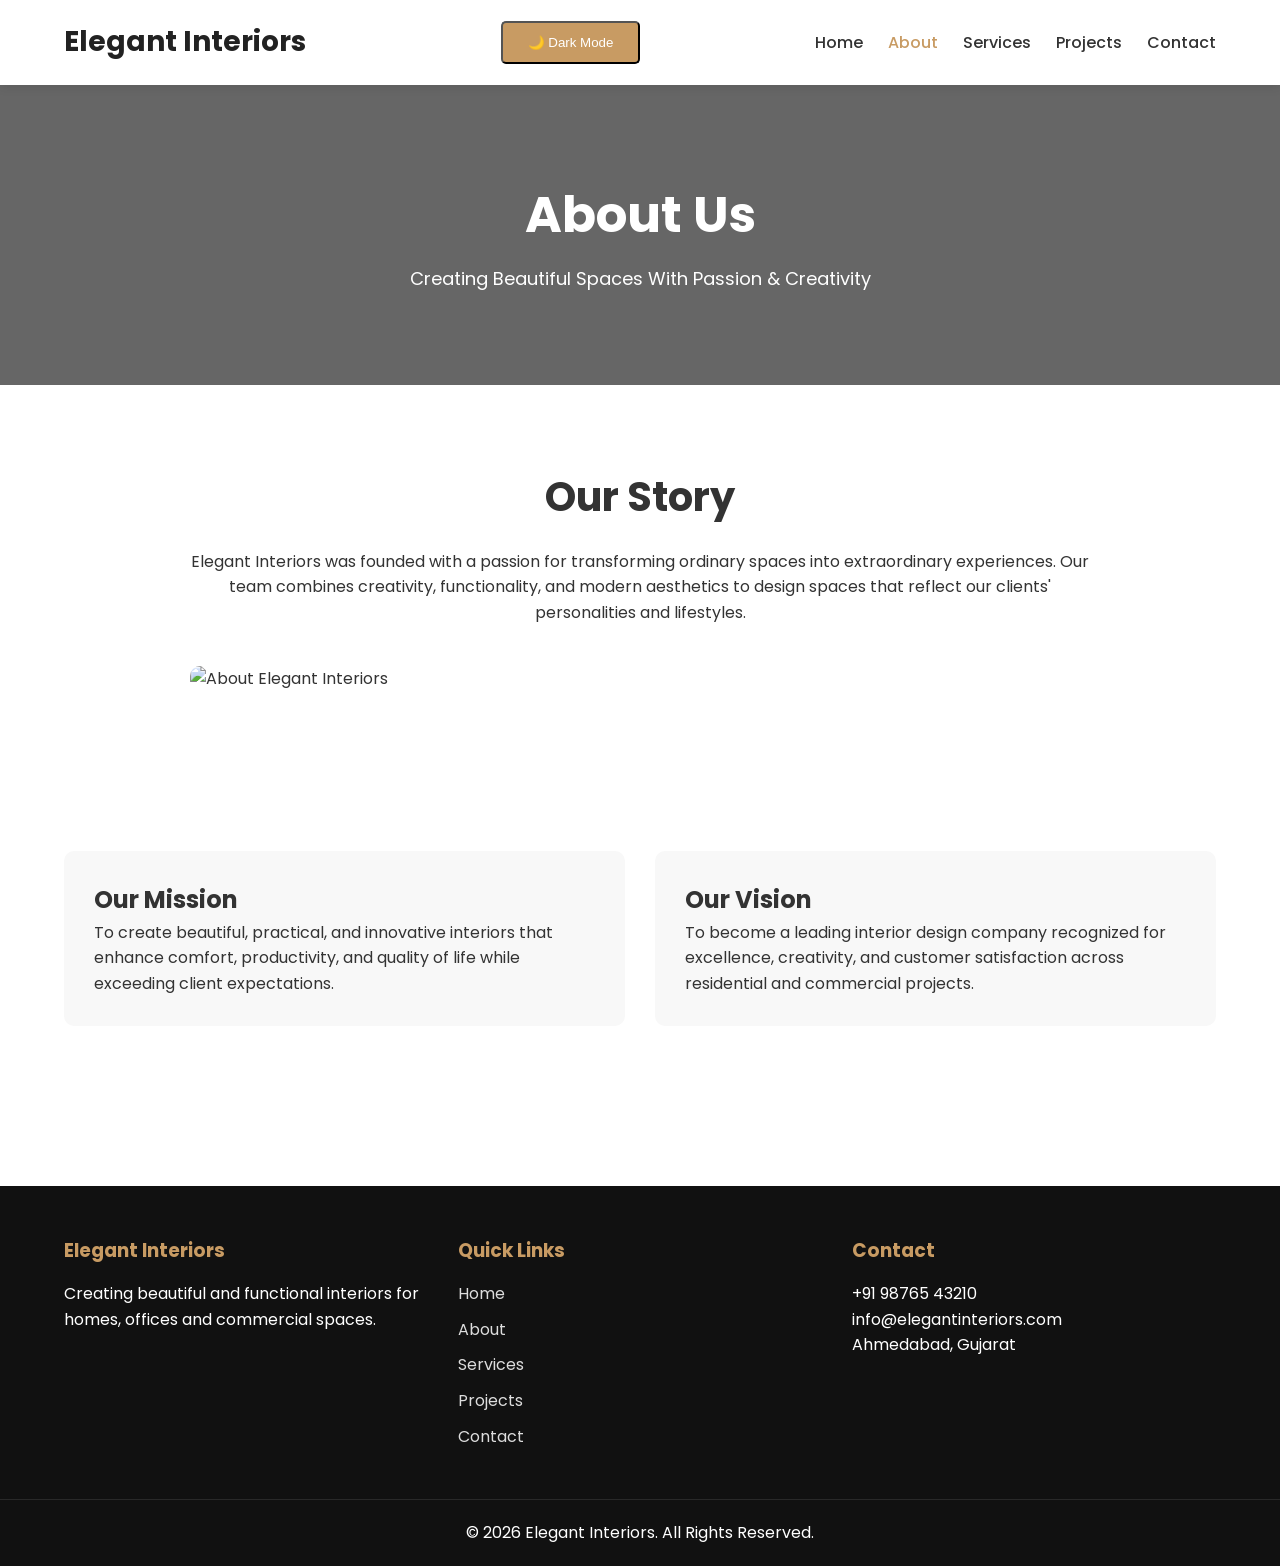
==== about.html @ 45baace6 "Add files via upload" ====
<!DOCTYPE html>
<html lang="en">
<head>
    <meta charset="UTF-8">
    <meta name="viewport" content="width=device-width, initial-scale=1.0">
    <title>About Us | Elegant Interiors</title>
    <link rel="stylesheet" href="style.css">
</head>
<body>

<header>
    <nav class="navbar">
           <div class="logo">
                Elegant Interiors
            </div>

            <button id="darkModeBtn" class="btn">
                🌙 Dark Mode
            </button>    

        <ul class="nav-links">
            <li><a href="index.html">Home</a></li>
            <li><a href="about.html" class="active">About</a></li>
            <li><a href="services.html">Services</a></li>
            <li><a href="projects.html">Projects</a></li>
            <li><a href="contact.html">Contact</a></li>
        </ul>
    </nav>
</header>

<section class="page-banner">
    <div class="banner-content">
        <h1>About Us</h1>
        <p>Creating Beautiful Spaces With Passion & Creativity</p>
    </div>
</section>

<section class="about reveal">
    <div class="container">

        <h2>Our Story</h2>

        <p>
            Elegant Interiors was founded with a passion for transforming
            ordinary spaces into extraordinary experiences. Our team combines
            creativity, functionality, and modern aesthetics to design spaces
            that reflect our clients' personalities and lifestyles.
        </p>

        <img src="images/project1.jpg" alt="About Elegant Interiors">

    </div>
</section>

<section class="mission-vision reveal">
    <div class="container">

        <div class="mv-grid">

            <div class="mv-box">
                <h2>Our Mission</h2>

                <p>
                    To create beautiful, practical, and innovative interiors
                    that enhance comfort, productivity, and quality of life
                    while exceeding client expectations.
                </p>
            </div>

            <div class="mv-box">
                <h2>Our Vision</h2>

                <p>
                    To become a leading interior design company recognized for
                    excellence, creativity, and customer satisfaction across
                    residential and commercial projects.
                </p>
            </div>

        </div>

    </div>
</section>

<footer>
    <div class="footer-content">

        <div>
            <h3>Elegant Interiors</h3>
            <p>
                Creating beautiful and functional interiors for homes,
                offices and commercial spaces.
            </p>
        </div>

        <div>
            <h3>Quick Links</h3>
            <ul>
                <li><a href="index.html">Home</a></li>
                <li><a href="about.html">About</a></li>
                <li><a href="services.html">Services</a></li>
                <li><a href="projects.html">Projects</a></li>
                <li><a href="contact.html">Contact</a></li>
            </ul>
        </div>

        <div>
            <h3>Contact</h3>
            <p>+91 98765 43210</p>
            <p>info@elegantinteriors.com</p>
            <p>Ahmedabad, Gujarat</p>
        </div>

    </div>

    <div class="copyright">
        <p>&copy; 2026 Elegant Interiors. All Rights Reserved.</p>
    </div>
</footer>

<script src="script.js"></script>
</body>
</html>
---- style.css ----
/* =========================
   GOOGLE FONTS
========================= */
@import url('https://fonts.googleapis.com/css2?family=Poppins:wght@300;400;500;600;700&display=swap');

/* =========================
   RESET
========================= */
*{
    margin:0;
    padding:0;
    box-sizing:border-box;
}

html{
    scroll-behavior:smooth;
}

body{
    font-family:'Poppins',sans-serif;
    line-height:1.6;
    color:#333;
    background:#fff;
}

img{
    width:100%;
    display:block;
}

a{
    text-decoration:none;
}

ul{
    list-style:none;
}

.container{
    width:90%;
    max-width:1200px;
    margin:auto;
}

/* =========================
   NAVBAR
========================= */

header{
    background:#fff;
    box-shadow:0 2px 10px rgba(0,0,0,0.1);
    position:sticky;
    top:0;
    z-index:1000;
}

.navbar{
    width:90%;
    max-width:1200px;
    margin:auto;
    display:flex;
    justify-content:space-between;
    align-items:center;
    padding:20px 0;
}

.logo{
    font-size:28px;
    font-weight:700;
    color:#222;
}

.nav-links{
    display:flex;
    gap:25px;
}

.nav-links a{
    color:#333;
    font-weight:500;
    transition:.3s;
    font: size 16px;
}

.nav-links a:hover,
.nav-links .active{
    color:#c89b63;
}

/* =========================
   BUTTON
========================= */

.btn{
    display:inline-block;
    background:#c89b63;
    color:#fff;
    padding:12px 25px;
    border-radius:5px;
    transition:0.3s ease;
}

.btn:hover{
    background:#a9783d;
    transform:translateY(-3px);
}

/* =========================
   HERO SECTION
========================= */

.hero{
    background:
    linear-gradient(rgba(0,0,0,.5),
    rgba(0,0,0,.5)),
    url('images/hero.jpg');

    background-size:cover;
    background-position:center;
    height:90vh;

    display:flex;
    justify-content:center;
    align-items:center;
    text-align:center;
}

.hero-content{
    color:#fff;
    width:80%;
}

.hero-content h1{
    font-size:55px;
    margin-bottom:20px;
}

.hero-content p{
    font-size:20px;
    margin-bottom:30px;
}

/* =========================
   INTRO
========================= */

.intro{
    padding:80px 0;
    text-align:center;
}

.intro h2{
    margin-bottom:20px;
    font-size:38px;
}

.intro p{
    max-width:850px;
    margin:0 auto 30px;
}

.intro img{
    max-width:900px;
    margin:auto;
    border-radius:10px;
}

/* =========================
   SERVICES PREVIEW
========================= */

.services-preview{
    background:#f8f8f8;
    padding:80px 0;
}

.services-preview h2{
    text-align:center;
    margin-bottom:50px;
    font-size:38px;
}

.service-grid{
    display:grid;
    grid-template-columns:repeat(auto-fit,minmax(300px,1fr));
    gap:30px;
}

.service-card{
    background:#fff;
    border-radius:10px;
    overflow:hidden;
    box-shadow:0 4px 15px rgba(0,0,0,0.1);
    transition:.4s;
}

.service-card:hover{
    transform:translateY(-10px);
}

.service-card img{
    height:250px;
    object-fit:cover;
}

.service-card h3{
    padding:20px 20px 10px;
}

.service-card p{
    padding:0 20px 25px;
}

/* =========================
   WHY CHOOSE US
========================= */

.why-us{
    padding:80px 0;
}

.why-us h2{
    text-align:center;
    margin-bottom:50px;
    font-size:38px;
}

.features{
    display:grid;
    grid-template-columns:repeat(auto-fit,minmax(250px,1fr));
    gap:25px;
}

.feature-box{
    text-align:center;
    padding:30px;
    border-radius:10px;
    background:#f8f8f8;
    transition:.3s;
}

.feature-box:hover{
    background:#c89b63;
    color:#fff;
}

.feature-box h3{
    margin-bottom:15px;
}

/* =========================
   CTA
========================= */

.cta{
    background:#222;
    color:#fff;
    text-align:center;
    padding:80px 20px;
}

.cta h2{
    font-size:40px;
    margin-bottom:20px;
}

.cta p{
    margin-bottom:30px;
}

/* =========================
   ABOUT PAGE
========================= */

.about{
    padding:80px 0;
}

.about h2{
    text-align:center;
    font-size:40px;
    margin-bottom:20px;
}

.about p{
    max-width:900px;
    margin:0 auto 40px;
    text-align:center;
}

.about img{
    max-width:900px;
    margin:auto;
    border-radius:10px;
}

.mission-vision{
    padding:80px 0;
}

.mv-grid{
    display:grid;
    grid-template-columns:repeat(auto-fit,minmax(350px,1fr));
    gap:30px;
}

.mv-box{
    background:#f8f8f8;
    padding:30px;
    border-radius:10px;
}

/* =========================
   SERVICES PAGE
========================= */

.services-page{
    padding:80px 0;
}

.services-page h2{
    text-align:center;
    font-size:40px;
    margin-bottom:50px;
}

.services-container{
    display:grid;
    grid-template-columns:repeat(auto-fit,minmax(300px,1fr));
    gap:30px;
}

.service-item{
    background:#fff;
    box-shadow:0 4px 15px rgba(0,0,0,.1);
    border-radius:10px;
    overflow:hidden;
    transition:.4s;
}

.service-item:hover{
    transform:translateY(-10px);
}

.service-item img{
    height:250px;
    object-fit:cover;
}

.service-item h3{
    padding:20px;
}

.service-item p{
    padding:0 20px 25px;
}

/* =========================
   PROJECTS PAGE
========================= */

.projects{
    padding:80px 0;
}

.projects h2{
    text-align:center;
    font-size:40px;
    margin-bottom:50px;
}

.project-grid{
    display:grid;
    grid-template-columns:repeat(auto-fit,minmax(320px,1fr));
    gap:30px;
}

.project-card{
    position:relative;
    overflow:hidden;
    border-radius:10px;
    cursor:pointer;
}

.project-card img{
    transition:.5s;
    height:280px;
    object-fit:cover;
}

.project-card:hover img{
    transform:scale(1.1);
}

.project-content{
    position:absolute;
    left:0;
    bottom:0;
    width:100%;
    background:rgba(0,0,0,.85);
    color:white;
    padding:20px;
}

.project-card:hover 

.project-content{
    bottom:0;
}

/* =========================
   CONTACT PAGE
========================= */

.contact{
    padding:70px 0;
}

.contact h2{
    text-align:center;
    margin-bottom:20px;
    font-size:40px;
    position:relative;
}

.contact h2::after{
    content:"";
    display:block;
    width:80px;
    height:3px;
    background:#c89b63;
    margin:12px auto 0;
}

.contact-subtitle{
    text-align:center;
    margin-bottom:50px;
    color:#ccc;
    font-size:18px;
}

.contact-wrapper{
    display:grid;
    grid-template-columns:1.3fr 0.9fr;
    gap:40px;
}

.contact-form{
    display:flex;
    flex-direction:column;
}

.contact-form input,
.contact-form textarea{
    padding:15px;
    margin-bottom:20px;
    border:1px solid #ddd;
    border-radius:5px;
    font-size:16px;
}

.contact-form input:focus,
.contact-form textarea:focus{
    outline:none;
    border-color:#c89b63;
    box-shadow:0 0 8px rgba(200,155,99,0.3);
}

.contact-form textarea{
    resize:none;
    height:180px;
}

.contact-form textarea{
    resize:none;
    height:150px;
}

.contact-info{
    background:#111;
    padding:30px;
    border-radius:12px;
    border:1px solid rgba(200,155,99,0.15);
}

.info-item{
    display:flex;
    align-items:flex-start;
    gap:12px;
    margin-bottom:20px;
}

.info-item span{
    font-size:22px;
    color:#c89b63;
}

.info-item p{
    margin:0;
    line-height:1.7;
}

.contact-info h3{
    margin-bottom:15px;
}

@media(max-width:768px){

    .contact-wrapper{
        grid-template-columns:1fr;
    }

}

.map{
    margin-top:25px;
    border-radius:12px;
    overflow:hidden;
    border:1px solid rgba(200,155,99,0.15);
}

.map iframe{
    width:100%;
    border:0;
}

/* =========================
   FOOTER
========================= */

footer{
    background:#111;
    color:#fff;
    padding-top:50px;
}

.footer-content{
    width:90%;
    max-width:1200px;
    margin:auto;

    display:grid;
    grid-template-columns:repeat(auto-fit,minmax(250px,1fr));
    gap:30px;
}

.footer-content h3{
    margin-bottom:15px;
}

.footer-content ul li{
    margin-bottom:10px;
}

.footer-content a{
    color:#ddd;
}

.footer-content a:hover{
    color:#c89b63;
}

.copyright{
    text-align:center;
    border-top:1px solid rgba(255,255,255,.1);
    margin-top:40px;
    padding:20px;
}

/* =========================
   MOBILE RESPONSIVE
========================= */

@media(max-width:768px){

    .navbar{
        flex-direction:column;
        gap:15px;
        padding:15px 0;
    }

    .logo{
        font-size:22px;
        text-align:center;
        white-space:normal;
    }

    .nav-links{
        display:flex;
        flex-wrap:wrap;
        justify-content:center;
        gap:12px;
    }

    .nav-links a{
        font-size:14px;
    }

    .hero{
        height:70vh;
    }

    .hero-content{
        width:90%;
        margin:auto;
    }

    .hero-content h1{
        font-size:28px;
        line-height:1.3;
    }

    .hero-content p{
        font-size:15px;
    }

    .intro h2,
    .why-us h2,
    .services-preview h2,
    .projects h2,
    .services-page h2,
    .contact h2,
    .about h2{
        font-size:28px;
    }

    .banner-content h1{
        font-size:35px;
    }

    .banner-content p{
        font-size:15px;
    }

    .service-grid,
    .services-container,
    .project-grid,
    .features,
    .mv-grid,
    .contact-wrapper{
        grid-template-columns:1fr;
    }

    .stats-grid{
        grid-template-columns:1fr;
    }

    .stat-card{
    background:#222;
    padding:30px;
    border-radius:12px;
    text-align:center;
    transition:.3s;
}

.stat-card:hover{
    transform:translateY(-10px);
}

.stat-card h2{
    color:#c89b63;
    font-size:45px;
    margin-bottom:10px;
}

    .cta h2{
        font-size:28px;
    }

    .footer-content{
        grid-template-columns:1fr;
        text-align:center;
    }
}
/* PAGE BANNER */

.page-banner{
    height:300px;
    background:
    linear-gradient(rgba(0,0,0,.6),
    rgba(0,0,0,.6)),
    url('images/about-banner.jpg');

    background-size:cover;
    background-position:center;
    display:flex;
    justify-content:center;
    align-items:center;
    text-align:center;
}   

.banner-content{
    color:#fff;
}

.banner-content h1{
    font-size:50px;
    margin-bottom:10px;
}

.banner-content p{
    font-size:18px;
}

.stats{
    padding:80px 0;
    background:#f8f8f8;
}

.stats-grid{
    display:grid;
    grid-template-columns:repeat(auto-fit,minmax(200px,1fr));
    gap:20px;
    text-align:center;
}

.stats-grid h2{
    color:#c89b63;
    font-size:40px;
}

.contact-form input:focus,
.contact-form textarea:focus{
    outline:none;
    border-color:#c89b63;
    box-shadow:0 0 8px rgba(200,155,99,.4);
}

footer{
    margin-top:80px;
}

.footer-content h3{
    color:#c89b63;
}

/* WEEK 3 JAVASCRIPT FEATURES */

.dark-mode{
    background:#121212;
    color:white;
}

.dark-mode header,
.dark-mode footer{
    background:#000;
}

.dark-mode .logo{
    color:white;
}

.dark-mode .nav-links a{
    color:white;
}

.dark-mode .nav-links a:hover,
.dark-mode .nav-links .active{
    color:#c89b63;
}

.dark-mode .service-card,
.dark-mode .feature-box,
.dark-mode .project-card,
.dark-mode .mv-box{
    background:#222;
    color:white;
}

.dark-mode .stats{
    background:#1a1a1a;
}

.dark-mode .intro,
.dark-mode .about,
.dark-mode .services-preview,
.dark-mode .services-page,
.dark-mode .projects,
.dark-mode .contact,
.dark-mode .mission-vision{
    background:#121212;
    color:white;
}

.dark-mode #darkModeBtn{
    background:#c89b63;
    color:white;
}

#darkModeBtn{
    margin-left:20px;
}

.service-card{
    transition:0.4s;
    cursor:pointer;
}

.service-card:hover{
    background:#c89b63;
    transform:translateY(-10px);
}

.service-card:hover h3,
.service-card:hover p{
    color:white;
}

/* IMAGE ZOOM EFFECT */

.service-card img,
.project-card img{
    transition:0.5s;
}

.service-card:hover img,
.project-card:hover img{
    transform:scale(1.1);
}

.reveal{
    opacity:0;
    transform:translateY(50px);
    transition:all 0.8s ease;
}

.reveal.active{
    opacity:1;
    transform:translateY(0);
}

.whatsapp{
    position:fixed;
    bottom:20px;
    right:20px;
    background:#25D366;
    color:white;
    width:60px;
    height:60px;
    border-radius:50%;
    display:flex;
    justify-content:center;
    align-items:center;
    font-size:30px;
}
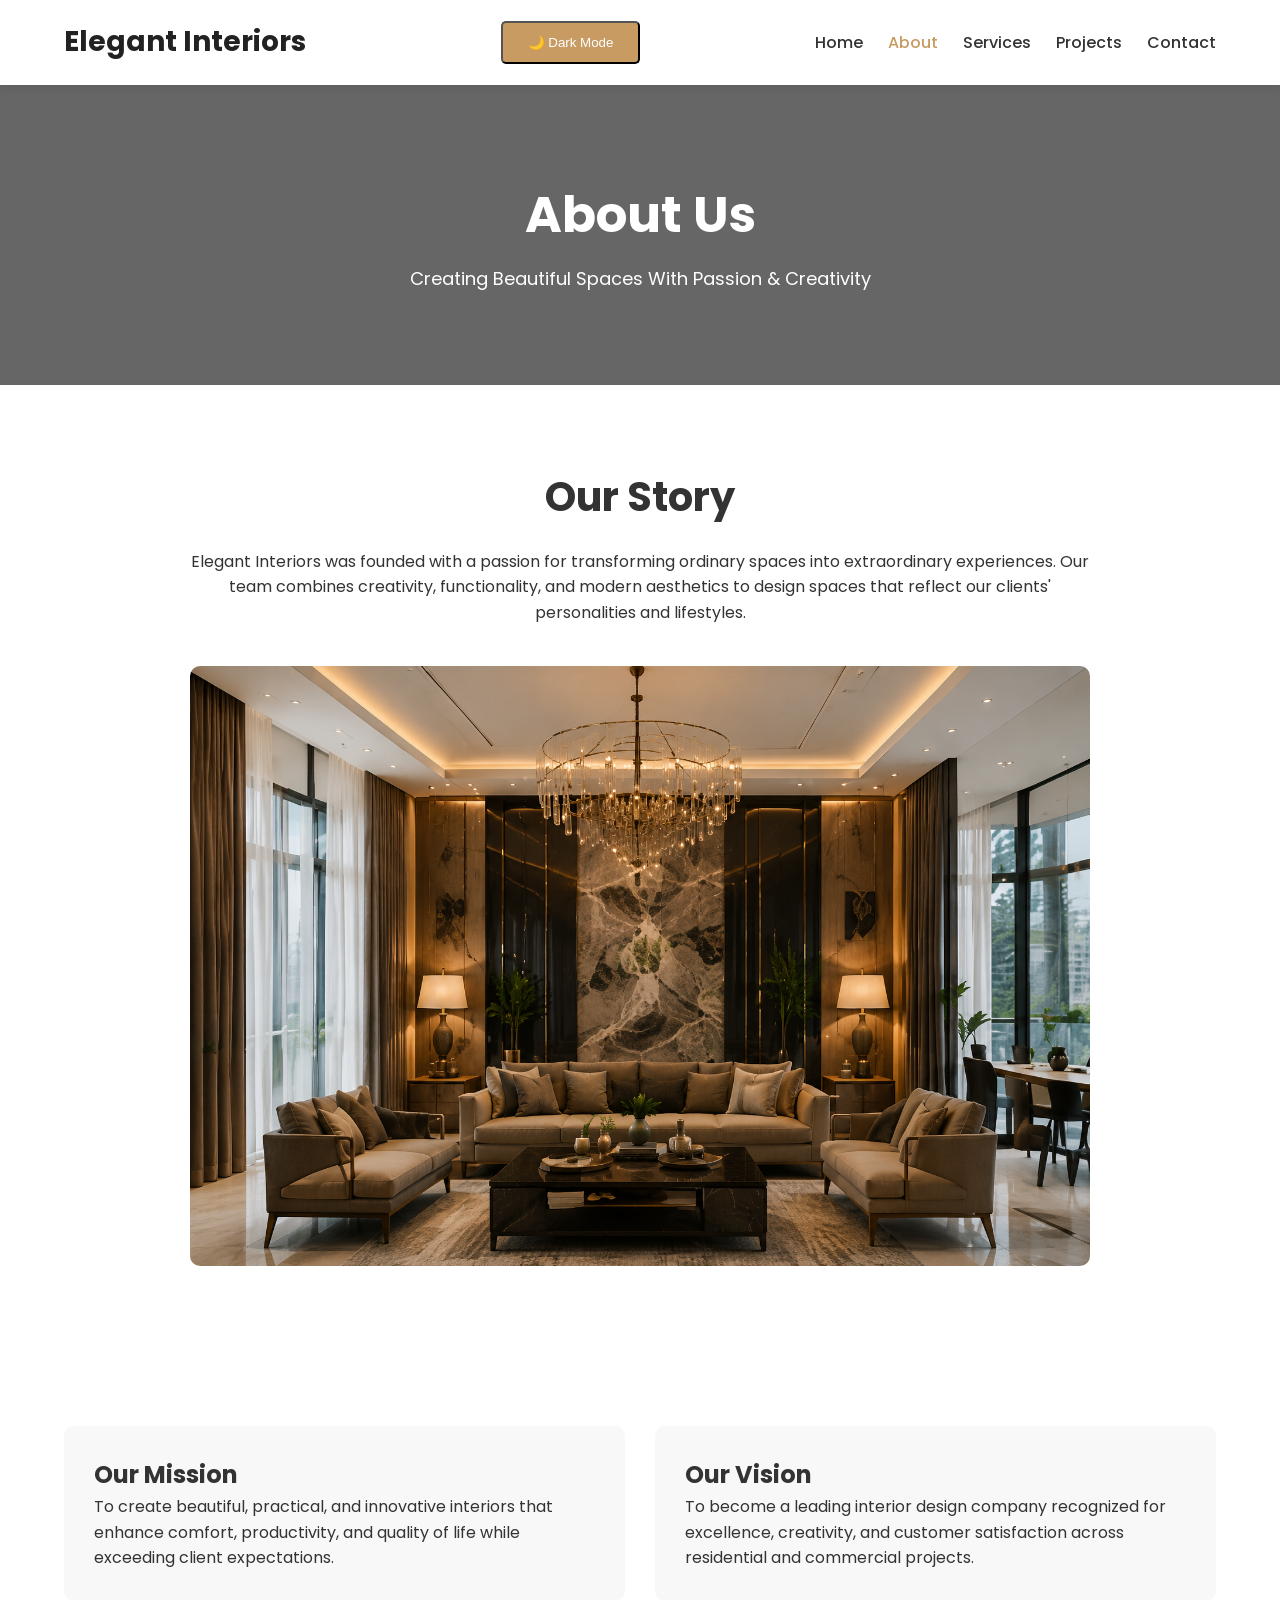
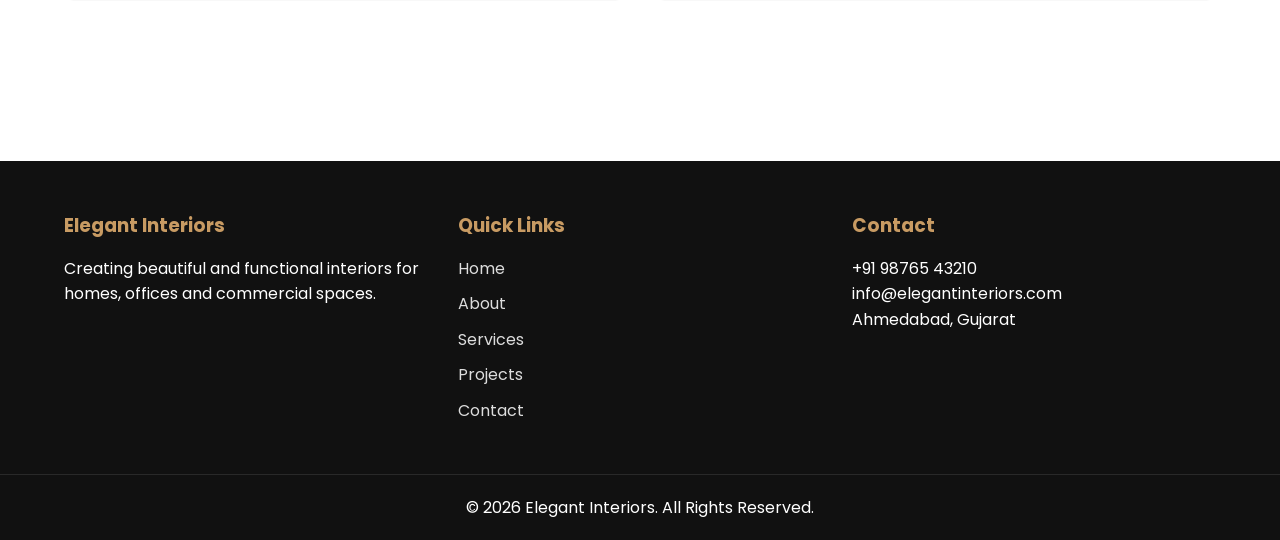
==== commit 56e113cb: "Update about.html" ====
--- a/about.html
+++ b/about.html
@@ -47,7 +47,7 @@
             that reflect our clients' personalities and lifestyles.
         </p>
 
-        <img src="images/project1.jpg" alt="About Elegant Interiors">
+        <img src="project1.jpg" alt="About Elegant Interiors">
 
     </div>
 </section>
@@ -120,4 +120,4 @@
 
 <script src="script.js"></script>
 </body>
-</html>+</html>
